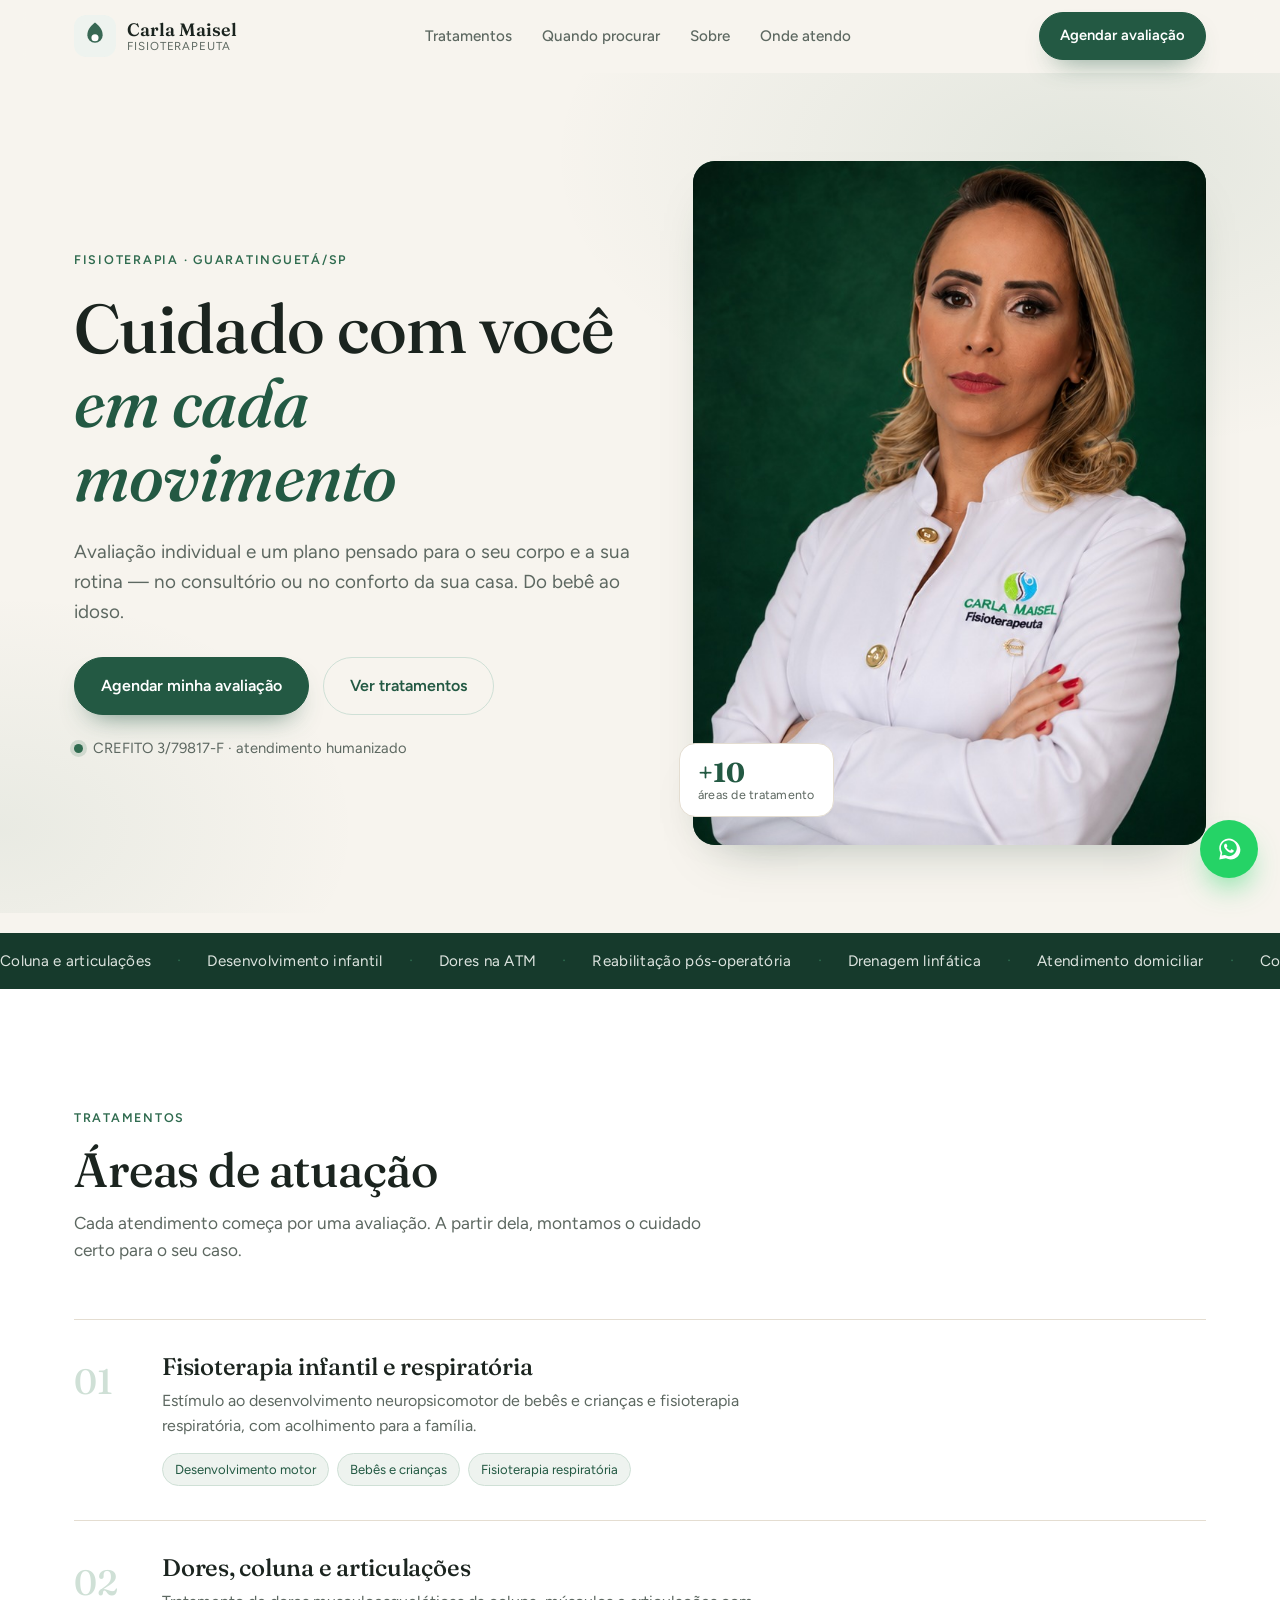
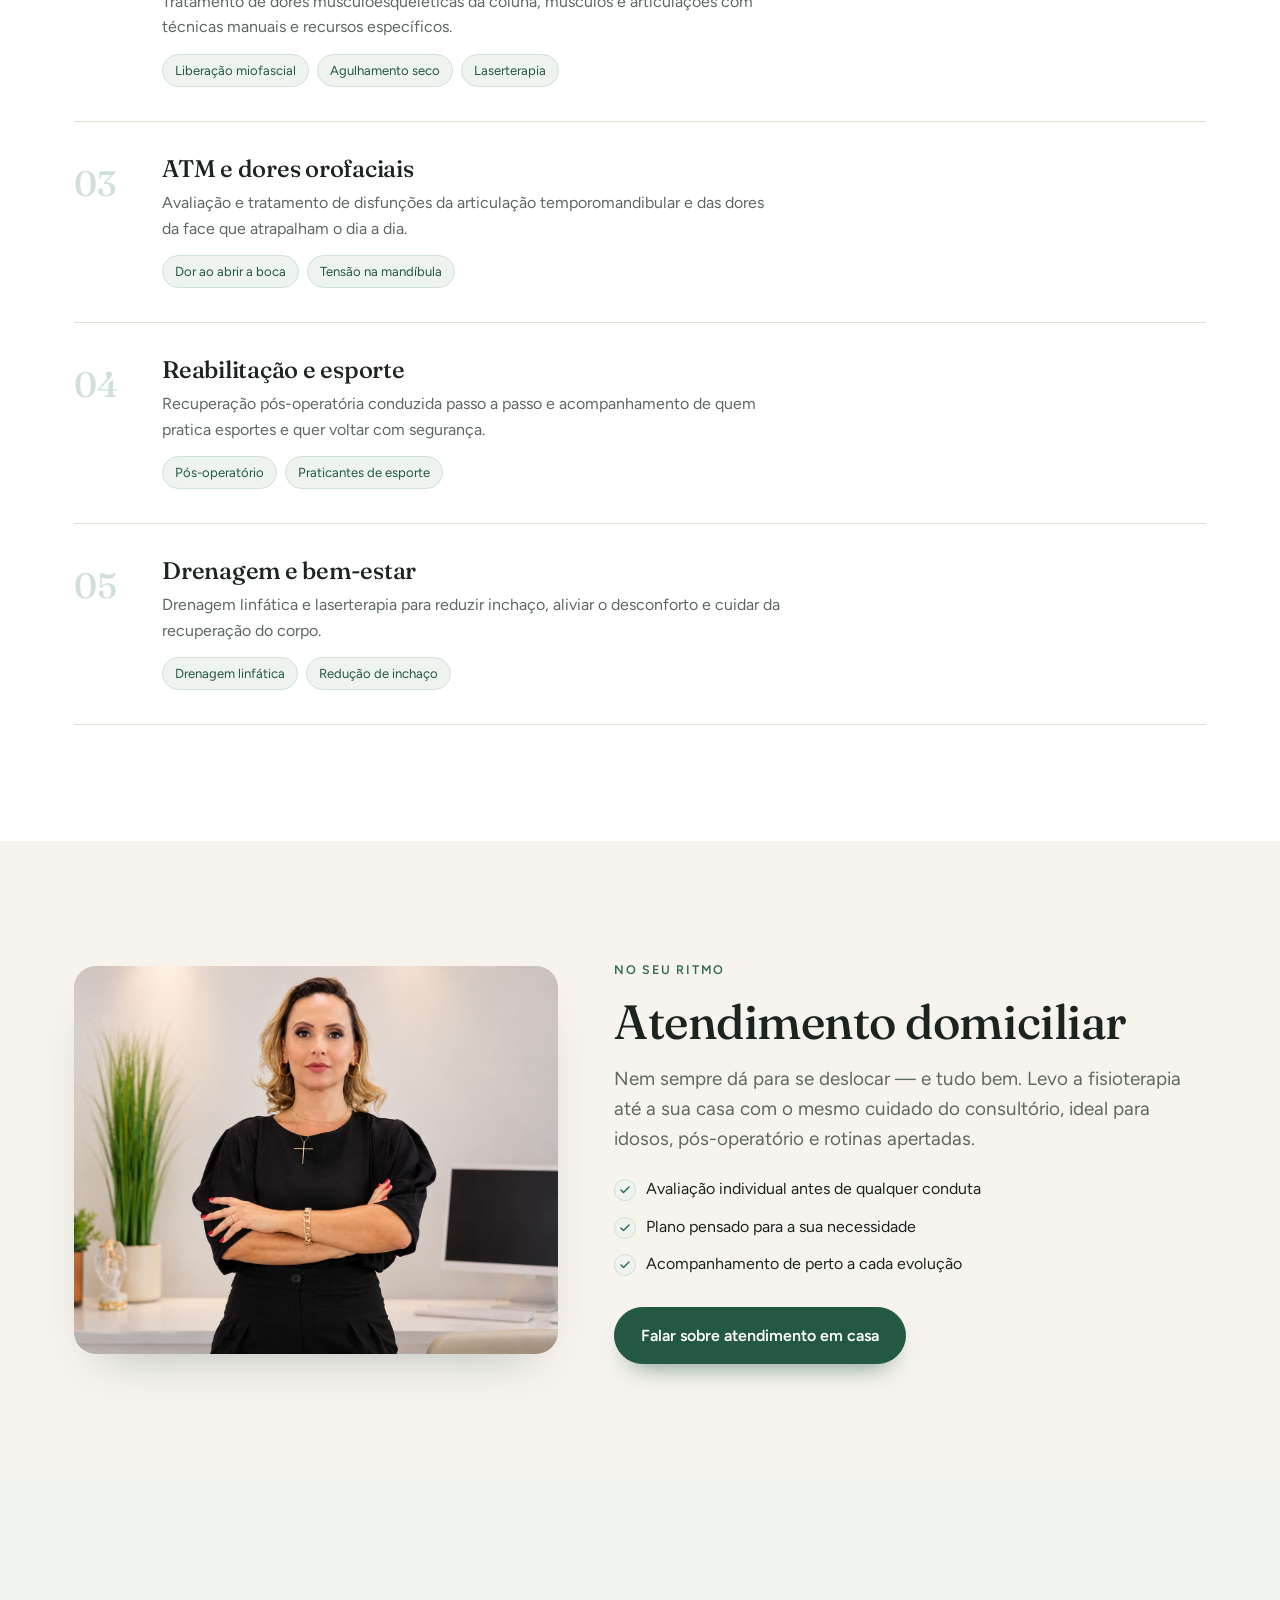
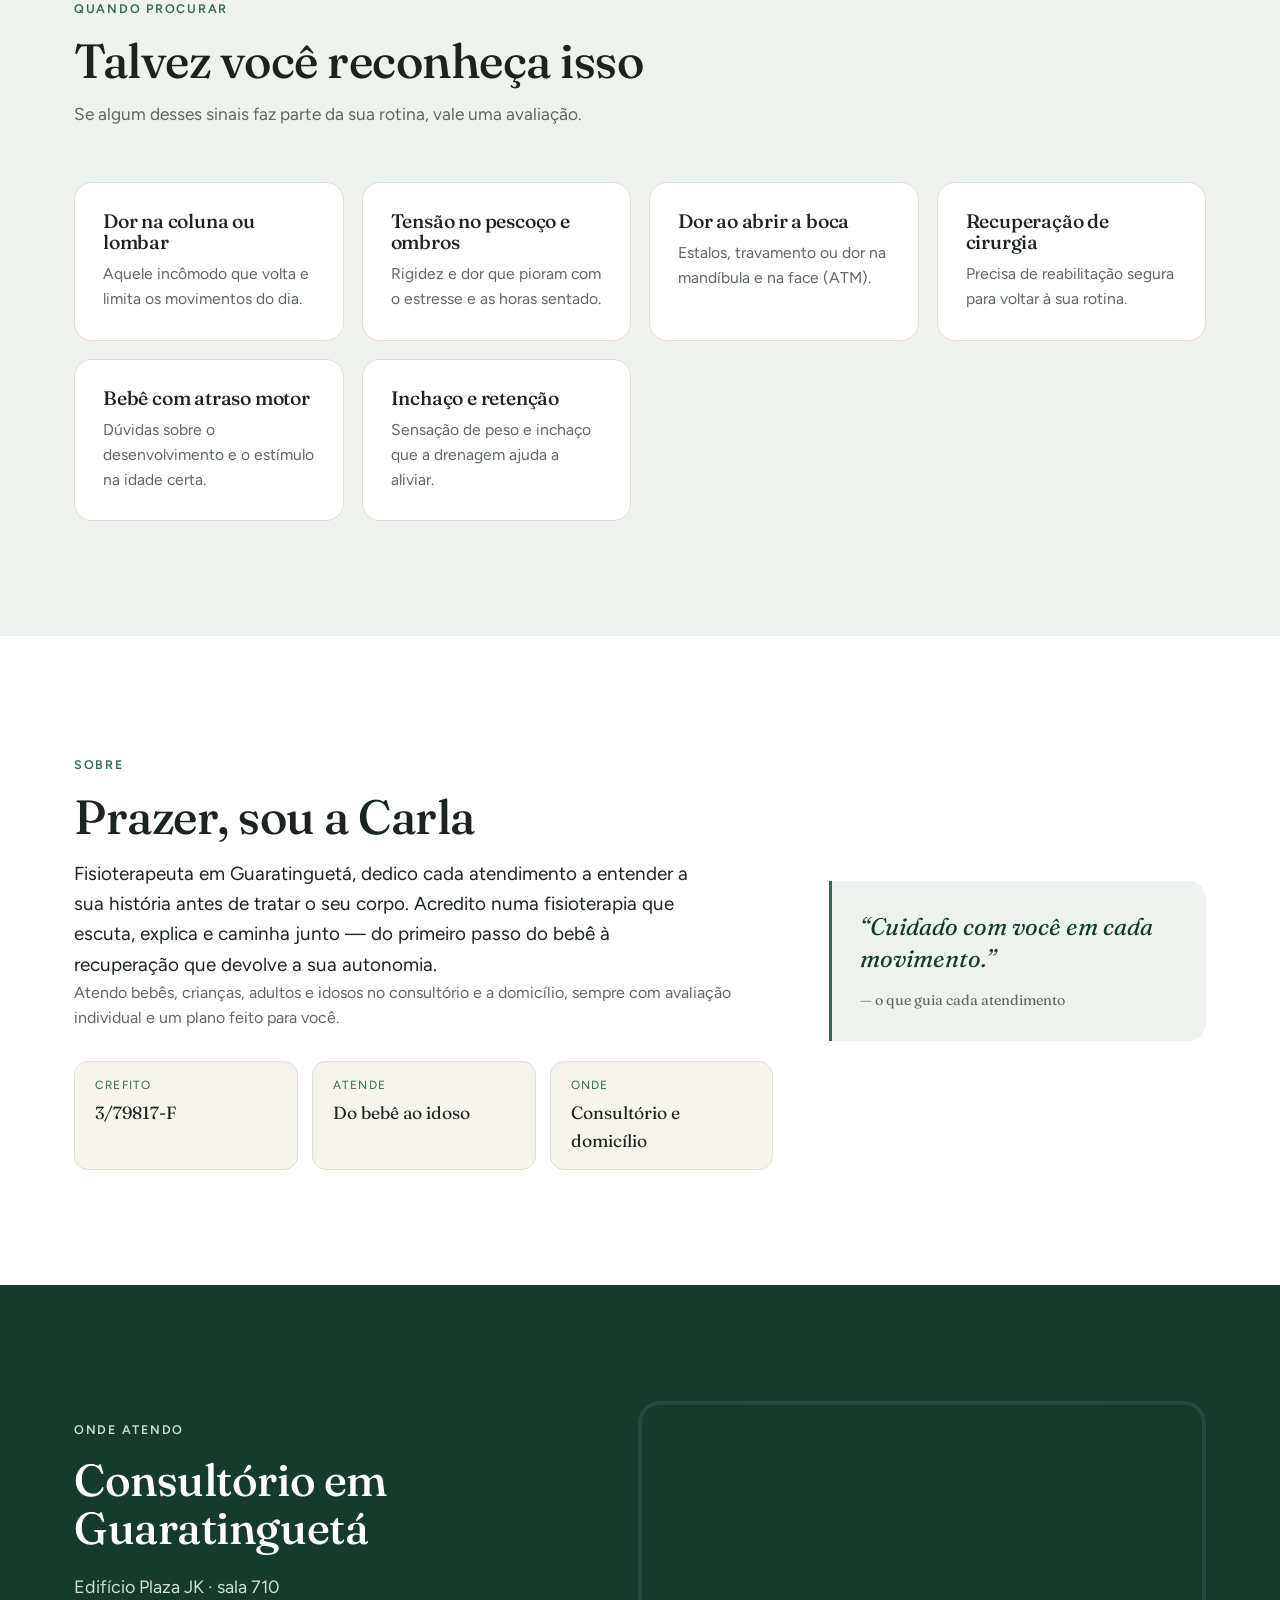
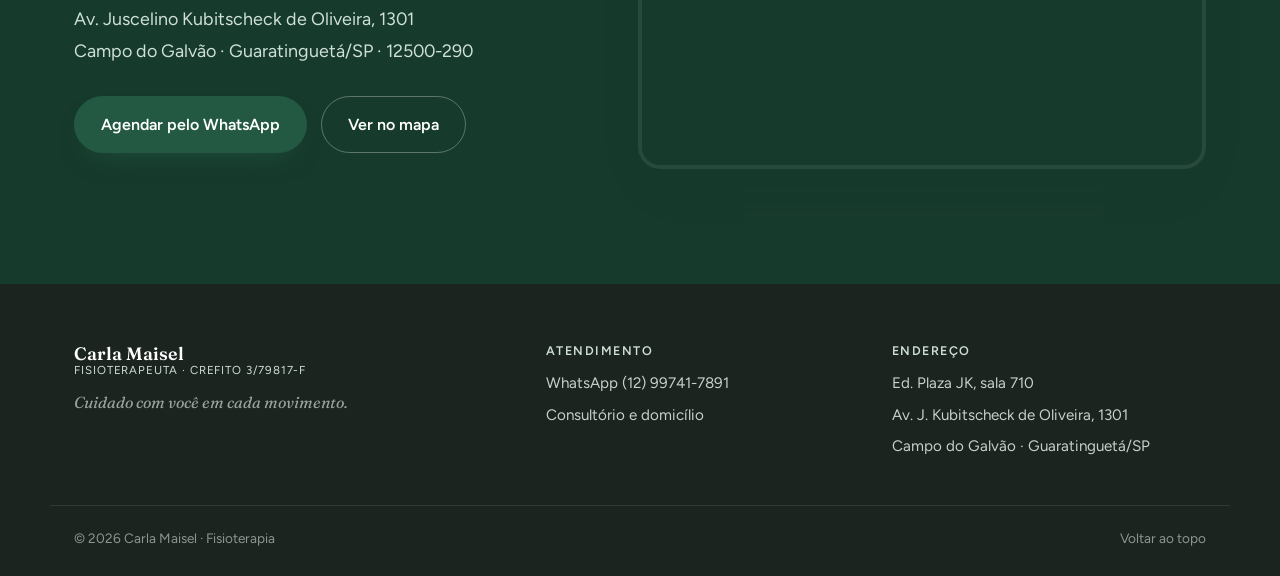
==== index.html @ 2b67fdaf "Site Carla Maisel Fisioterapia Co-Authored-By: Claude Opus 4.8 <noreply@anthropic.com>" ====
<!DOCTYPE html>
<html lang="pt-BR">
<head>
  <meta charset="UTF-8" />
  <meta name="viewport" content="width=device-width, initial-scale=1.0" />
  <title>Carla Maisel · Fisioterapeuta em Guaratinguetá</title>
  <meta name="description" content="Fisioterapia com avaliação individual para bebês, crianças, adultos e idosos. Dores, coluna, ATM, reabilitação e atendimento domiciliar em Guaratinguetá/SP. CREFITO 3/79817-F." />
  <link rel="preconnect" href="https://fonts.googleapis.com" />
  <link rel="preconnect" href="https://fonts.gstatic.com" crossorigin />
  <link href="https://fonts.googleapis.com/css2?family=Fraunces:ital,opsz,wght@0,9..144,400..600;1,9..144,400..500&family=Figtree:wght@400;500;600;700&display=swap" rel="stylesheet" />
  <link rel="stylesheet" href="styles.css" />
</head>
<body>

  <!-- NAV -->
  <header class="nav" id="nav">
    <div class="wrap nav__inner">
      <a href="#inicio" class="brand" aria-label="Carla Maisel, início">
        <span class="brand__mark" aria-hidden="true">
          <svg viewBox="0 0 40 40" width="34" height="34" fill="none">
            <path d="M20 4c-6 5-9 9-9 15a9 9 0 0 0 18 0c0-6-3-10-9-15Z" fill="currentColor" opacity=".9"/>
            <circle cx="20" cy="22" r="4.2" fill="#fff"/>
          </svg>
        </span>
        <span class="brand__text">
          <strong>Carla Maisel</strong>
          <small>Fisioterapeuta</small>
        </span>
      </a>
      <nav class="nav__links" aria-label="Navegação principal">
        <a href="#areas">Tratamentos</a>
        <a href="#queixas">Quando procurar</a>
        <a href="#sobre">Sobre</a>
        <a href="#local">Onde atendo</a>
      </nav>
      <a class="btn btn--sm" href="https://wa.me/5512997417891?text=Ol%C3%A1%20Carla!%20Gostaria%20de%20agendar%20uma%20avalia%C3%A7%C3%A3o." target="_blank" rel="noopener">
        Agendar avaliação
      </a>
    </div>
  </header>

  <!-- HERO -->
  <section class="hero" id="inicio">
    <div class="wrap hero__inner">
      <div class="hero__text reveal">
        <span class="eyebrow">Fisioterapia · Guaratinguetá/SP</span>
        <h1>Cuidado com você <em>em cada movimento</em></h1>
        <p class="lead">
          Avaliação individual e um plano pensado para o seu corpo e a sua rotina —
          no consultório ou no conforto da sua casa. Do bebê ao idoso.
        </p>
        <div class="hero__cta">
          <a class="btn" href="https://wa.me/5512997417891?text=Ol%C3%A1%20Carla!%20Gostaria%20de%20agendar%20uma%20avalia%C3%A7%C3%A3o." target="_blank" rel="noopener">Agendar minha avaliação</a>
          <a class="btn btn--ghost" href="#areas">Ver tratamentos</a>
        </div>
        <p class="credential"><span class="dot"></span> CREFITO 3/79817-F · atendimento humanizado</p>
      </div>

      <div class="hero__media reveal">
        <div class="photo photo--hero">
          <img src="assets/carla-hero.jpg" alt="Carla Maisel, fisioterapeuta, de jaleco branco" />
        </div>
        <div class="badge-float">
          <strong>+10</strong>
          <span>áreas de tratamento</span>
        </div>
      </div>
    </div>
  </section>

  <!-- MARQUEE -->
  <div class="marquee" aria-hidden="true">
    <div class="marquee__track">
      <span>Coluna e articulações</span><i>·</i>
      <span>Desenvolvimento infantil</span><i>·</i>
      <span>Dores na ATM</span><i>·</i>
      <span>Reabilitação pós-operatória</span><i>·</i>
      <span>Drenagem linfática</span><i>·</i>
      <span>Atendimento domiciliar</span><i>·</i>
      <span>Coluna e articulações</span><i>·</i>
      <span>Desenvolvimento infantil</span><i>·</i>
      <span>Dores na ATM</span><i>·</i>
      <span>Reabilitação pós-operatória</span><i>·</i>
      <span>Drenagem linfática</span><i>·</i>
      <span>Atendimento domiciliar</span><i>·</i>
    </div>
  </div>

  <!-- ÁREAS -->
  <section class="section areas" id="areas">
    <div class="wrap">
      <header class="section__head reveal">
        <span class="eyebrow">Tratamentos</span>
        <h2>Áreas de atuação</h2>
        <p>Cada atendimento começa por uma avaliação. A partir dela, montamos o cuidado certo para o seu caso.</p>
      </header>

      <ol class="areas__list">
        <li class="area reveal">
          <span class="area__num">01</span>
          <div class="area__body">
            <h3>Fisioterapia infantil e respiratória</h3>
            <p>Estímulo ao desenvolvimento neuropsicomotor de bebês e crianças e fisioterapia respiratória, com acolhimento para a família.</p>
            <ul class="tags">
              <li>Desenvolvimento motor</li><li>Bebês e crianças</li><li>Fisioterapia respiratória</li>
            </ul>
          </div>
        </li>
        <li class="area reveal">
          <span class="area__num">02</span>
          <div class="area__body">
            <h3>Dores, coluna e articulações</h3>
            <p>Tratamento de dores musculoesqueléticas da coluna, músculos e articulações com técnicas manuais e recursos específicos.</p>
            <ul class="tags">
              <li>Liberação miofascial</li><li>Agulhamento seco</li><li>Laserterapia</li>
            </ul>
          </div>
        </li>
        <li class="area reveal">
          <span class="area__num">03</span>
          <div class="area__body">
            <h3>ATM e dores orofaciais</h3>
            <p>Avaliação e tratamento de disfunções da articulação temporomandibular e das dores da face que atrapalham o dia a dia.</p>
            <ul class="tags">
              <li>Dor ao abrir a boca</li><li>Tensão na mandíbula</li>
            </ul>
          </div>
        </li>
        <li class="area reveal">
          <span class="area__num">04</span>
          <div class="area__body">
            <h3>Reabilitação e esporte</h3>
            <p>Recuperação pós-operatória conduzida passo a passo e acompanhamento de quem pratica esportes e quer voltar com segurança.</p>
            <ul class="tags">
              <li>Pós-operatório</li><li>Praticantes de esporte</li>
            </ul>
          </div>
        </li>
        <li class="area reveal">
          <span class="area__num">05</span>
          <div class="area__body">
            <h3>Drenagem e bem-estar</h3>
            <p>Drenagem linfática e laserterapia para reduzir inchaço, aliviar o desconforto e cuidar da recuperação do corpo.</p>
            <ul class="tags">
              <li>Drenagem linfática</li><li>Redução de inchaço</li>
            </ul>
          </div>
        </li>
      </ol>
    </div>
  </section>

  <!-- DIFERENCIAL DOMICILIAR -->
  <section class="section home">
    <div class="wrap home__inner">
      <div class="home__media reveal">
        <div class="photo photo--home">
          <img src="assets/carla-sobre.jpg" alt="Carla Maisel em seu espaço de atendimento" />
        </div>
      </div>
      <div class="home__text reveal">
        <span class="eyebrow">No seu ritmo</span>
        <h2>Atendimento domiciliar</h2>
        <p class="lead">
          Nem sempre dá para se deslocar — e tudo bem. Levo a fisioterapia até a sua casa
          com o mesmo cuidado do consultório, ideal para idosos, pós-operatório e rotinas apertadas.
        </p>
        <ul class="checklist">
          <li>Avaliação individual antes de qualquer conduta</li>
          <li>Plano pensado para a sua necessidade</li>
          <li>Acompanhamento de perto a cada evolução</li>
        </ul>
        <a class="btn" href="https://wa.me/5512997417891?text=Ol%C3%A1%20Carla!%20Tenho%20interesse%20no%20atendimento%20domiciliar." target="_blank" rel="noopener">Falar sobre atendimento em casa</a>
      </div>
    </div>
  </section>

  <!-- QUEIXAS -->
  <section class="section queixas" id="queixas">
    <div class="wrap">
      <header class="section__head reveal">
        <span class="eyebrow">Quando procurar</span>
        <h2>Talvez você reconheça isso</h2>
        <p>Se algum desses sinais faz parte da sua rotina, vale uma avaliação.</p>
      </header>
      <div class="queixas__grid">
        <article class="qcard reveal"><h3>Dor na coluna ou lombar</h3><p>Aquele incômodo que volta e limita os movimentos do dia.</p></article>
        <article class="qcard reveal"><h3>Tensão no pescoço e ombros</h3><p>Rigidez e dor que pioram com o estresse e as horas sentado.</p></article>
        <article class="qcard reveal"><h3>Dor ao abrir a boca</h3><p>Estalos, travamento ou dor na mandíbula e na face (ATM).</p></article>
        <article class="qcard reveal"><h3>Recuperação de cirurgia</h3><p>Precisa de reabilitação segura para voltar à sua rotina.</p></article>
        <article class="qcard reveal"><h3>Bebê com atraso motor</h3><p>Dúvidas sobre o desenvolvimento e o estímulo na idade certa.</p></article>
        <article class="qcard reveal"><h3>Inchaço e retenção</h3><p>Sensação de peso e inchaço que a drenagem ajuda a aliviar.</p></article>
      </div>
    </div>
  </section>

  <!-- SOBRE -->
  <section class="section sobre" id="sobre">
    <div class="wrap sobre__inner">
      <div class="sobre__text reveal">
        <span class="eyebrow">Sobre</span>
        <h2>Prazer, sou a Carla</h2>
        <p class="lead">
          Fisioterapeuta em Guaratinguetá, dedico cada atendimento a entender a sua história
          antes de tratar o seu corpo. Acredito numa fisioterapia que escuta, explica e caminha
          junto — do primeiro passo do bebê à recuperação que devolve a sua autonomia.
        </p>
        <p>
          Atendo bebês, crianças, adultos e idosos no consultório e a domicílio, sempre com
          avaliação individual e um plano feito para você.
        </p>
        <dl class="facts">
          <div><dt>CREFITO</dt><dd>3/79817-F</dd></div>
          <div><dt>Atende</dt><dd>Do bebê ao idoso</dd></div>
          <div><dt>Onde</dt><dd>Consultório e domicílio</dd></div>
        </dl>
      </div>
      <aside class="sobre__quote reveal">
        <blockquote>
          “Cuidado com você em cada movimento.”
          <cite>— o que guia cada atendimento</cite>
        </blockquote>
      </aside>
    </div>
  </section>

  <!-- LOCAL + CTA -->
  <section class="section local" id="local">
    <div class="wrap local__inner">
      <div class="local__text reveal">
        <span class="eyebrow">Onde atendo</span>
        <h2>Consultório em Guaratinguetá</h2>
        <address>
          Edifício Plaza JK · sala 710<br />
          Av. Juscelino Kubitscheck de Oliveira, 1301<br />
          Campo do Galvão · Guaratinguetá/SP · 12500-290
        </address>
        <div class="local__cta">
          <a class="btn" href="https://wa.me/5512997417891?text=Ol%C3%A1%20Carla!%20Gostaria%20de%20agendar%20uma%20avalia%C3%A7%C3%A3o." target="_blank" rel="noopener">Agendar pelo WhatsApp</a>
          <a class="btn btn--ghost" href="https://www.google.com/maps/search/?api=1&query=Edif%C3%ADcio+Plaza+JK+Av.+Juscelino+Kubitscheck+de+Oliveira+1301+Guaratinguet%C3%A1" target="_blank" rel="noopener">Ver no mapa</a>
        </div>
      </div>
      <div class="local__map reveal">
        <iframe
          title="Mapa do consultório"
          src="https://maps.google.com/maps?q=Av.%20Juscelino%20Kubitscheck%20de%20Oliveira%201301%20Guaratingueta&t=&z=15&ie=UTF8&iwloc=&output=embed"
          loading="lazy" referrerpolicy="no-referrer-when-downgrade"></iframe>
      </div>
    </div>
  </section>

  <!-- FOOTER -->
  <footer class="footer">
    <div class="wrap footer__inner">
      <div class="footer__brand">
        <span class="brand__text">
          <strong>Carla Maisel</strong>
          <small>Fisioterapeuta · CREFITO 3/79817-F</small>
        </span>
        <p>Cuidado com você em cada movimento.</p>
      </div>
      <div class="footer__col">
        <h4>Atendimento</h4>
        <a href="https://wa.me/5512997417891" target="_blank" rel="noopener">WhatsApp (12) 99741-7891</a>
        <span>Consultório e domicílio</span>
      </div>
      <div class="footer__col">
        <h4>Endereço</h4>
        <span>Ed. Plaza JK, sala 710</span>
        <span>Av. J. Kubitscheck de Oliveira, 1301</span>
        <span>Campo do Galvão · Guaratinguetá/SP</span>
      </div>
    </div>
    <div class="wrap footer__base">
      <span>© <span id="ano"></span> Carla Maisel · Fisioterapia</span>
      <a href="#inicio">Voltar ao topo</a>
    </div>
  </footer>

  <!-- WHATSAPP FLOAT -->
  <a class="wa-float" href="https://wa.me/5512997417891?text=Ol%C3%A1%20Carla!%20Gostaria%20de%20agendar%20uma%20avalia%C3%A7%C3%A3o." target="_blank" rel="noopener" aria-label="Falar no WhatsApp">
    <svg viewBox="0 0 32 32" width="26" height="26" fill="currentColor"><path d="M16 3C9.4 3 4 8.4 4 15c0 2.1.6 4.1 1.6 5.9L4 29l8.3-1.6c1.7.9 3.6 1.4 5.7 1.4 6.6 0 12-5.4 12-12S22.6 3 16 3Zm0 21.8c-1.8 0-3.5-.5-5-1.3l-.4-.2-3.6.7.7-3.5-.2-.4a9.8 9.8 0 0 1-1.5-5.2c0-5.4 4.4-9.8 9.8-9.8s9.8 4.4 9.8 9.8-4.4 9.9-9.8 9.9Zm5.4-7.4c-.3-.1-1.8-.9-2-1-.3-.1-.5-.1-.7.1-.2.3-.8 1-.9 1.2-.2.2-.3.2-.6.1-.3-.1-1.3-.5-2.4-1.5-.9-.8-1.5-1.8-1.7-2.1-.2-.3 0-.5.1-.6.1-.1.3-.3.4-.5.2-.2.2-.3.3-.5.1-.2 0-.4 0-.5-.1-.1-.7-1.6-.9-2.2-.2-.6-.5-.5-.7-.5h-.6c-.2 0-.5.1-.8.4-.3.3-1 1-1 2.5s1.1 2.9 1.2 3.1c.1.2 2.1 3.2 5 4.5.7.3 1.2.5 1.7.6.7.2 1.3.2 1.8.1.6-.1 1.8-.7 2-1.4.3-.7.3-1.3.2-1.4-.1-.1-.3-.2-.6-.3Z"/></svg>
  </a>

  <script src="script.js"></script>
</body>
</html>
---- styles.css ----
/* ===== Carla Maisel · Fisioterapia ===== */

:root{
  --green-900:#163a2c;
  --green-700:#235943;
  --green-500:#2f6b4f;
  --green-200:#cfe0d6;
  --green-050:#eef3ef;
  --cream:#f7f4ee;
  --cream-2:#f1ece3;
  --paper:#ffffff;
  --ink:#1b241f;
  --muted:#5d6861;
  --line:#e4ddd1;
  --shadow: 0 24px 50px -28px rgba(22,58,44,.35);
  --radius:22px;
  --maxw:1180px;
  --ease:cubic-bezier(.16,1,.3,1);
}

*{box-sizing:border-box;margin:0;padding:0}
html{scroll-behavior:smooth}
body{
  font-family:"Figtree",system-ui,sans-serif;
  color:var(--ink);
  background:var(--cream);
  line-height:1.6;
  -webkit-font-smoothing:antialiased;
}
img{display:block;max-width:100%}
a{color:inherit;text-decoration:none}
em{font-style:italic}

.wrap{width:100%;max-width:var(--maxw);margin-inline:auto;padding-inline:24px}

h1,h2,h3,h4{font-family:"Fraunces",Georgia,serif;font-weight:500;line-height:1.08;letter-spacing:-.01em}

.eyebrow{
  display:inline-block;font-size:.78rem;font-weight:600;letter-spacing:.14em;
  text-transform:uppercase;color:var(--green-500);margin-bottom:16px;
}

/* ---- Buttons ---- */
.btn{
  display:inline-flex;align-items:center;justify-content:center;gap:.5em;
  background:var(--green-700);color:#fff;font-weight:600;font-size:1rem;
  padding:15px 26px;border-radius:999px;border:1px solid var(--green-700);
  transition:transform .25s var(--ease),background .25s var(--ease),box-shadow .25s var(--ease);
  box-shadow:0 14px 28px -16px rgba(35,89,67,.8);
}
.btn:hover{background:var(--green-900);transform:translateY(-2px)}
.btn:active{transform:translateY(0) scale(.98)}
.btn--ghost{background:transparent;color:var(--green-700);box-shadow:none;border-color:var(--green-200)}
.btn--ghost:hover{background:var(--green-050);border-color:var(--green-500)}
.btn--sm{padding:11px 20px;font-size:.92rem}

/* ---- Nav ---- */
.nav{
  position:sticky;top:0;z-index:50;
  background:color-mix(in srgb,var(--cream) 82%,transparent);
  backdrop-filter:saturate(1.3) blur(12px);
  border-bottom:1px solid transparent;transition:border-color .3s,background .3s;
}
.nav.scrolled{border-color:var(--line);background:color-mix(in srgb,var(--cream) 94%,transparent)}
.nav__inner{display:flex;align-items:center;justify-content:space-between;gap:24px;height:72px}
.brand{display:flex;align-items:center;gap:11px;color:var(--green-700)}
.brand__mark{display:grid;place-items:center;width:42px;height:42px;border-radius:12px;background:var(--green-050);color:var(--green-700)}
.brand__text{display:flex;flex-direction:column;line-height:1.1;color:var(--ink)}
.brand__text strong{font-family:"Fraunces",serif;font-weight:600;font-size:1.12rem}
.brand__text small{font-size:.72rem;letter-spacing:.08em;text-transform:uppercase;color:var(--muted)}
.nav__links{display:flex;gap:30px}
.nav__links a{font-size:.95rem;font-weight:500;color:var(--muted);position:relative;padding:4px 0;transition:color .2s}
.nav__links a::after{content:"";position:absolute;left:0;bottom:0;width:0;height:2px;background:var(--green-500);transition:width .3s var(--ease)}
.nav__links a:hover{color:var(--ink)}
.nav__links a:hover::after{width:100%}

/* ---- Hero ---- */
.hero{padding:40px 0 20px;position:relative;overflow:hidden}
.hero::before{
  content:"";position:absolute;inset:0;z-index:-1;
  background:
    radial-gradient(60% 50% at 85% 10%,rgba(47,107,79,.10),transparent 70%),
    radial-gradient(40% 40% at 0% 90%,rgba(47,107,79,.07),transparent 70%);
}
.hero__inner{display:grid;grid-template-columns:1.05fr .95fr;gap:52px;align-items:center;min-height:calc(100dvh - 120px)}
.hero__text{max-width:560px}
.hero h1{font-size:clamp(2.6rem,5.4vw,4.3rem);margin:6px 0 22px}
.hero h1 em{color:var(--green-700)}
.lead{font-size:1.18rem;color:var(--muted);max-width:52ch}
.hero__cta{display:flex;flex-wrap:wrap;gap:14px;margin:30px 0 22px}
.credential{display:flex;align-items:center;gap:10px;font-size:.92rem;color:var(--muted)}
.credential .dot{width:9px;height:9px;border-radius:50%;background:var(--green-500);box-shadow:0 0 0 4px rgba(47,107,79,.16)}

.hero__media{position:relative}
.photo{position:relative;border-radius:var(--radius);overflow:hidden;box-shadow:var(--shadow)}
.photo--hero{aspect-ratio:3/4;background:linear-gradient(160deg,#1d4e3b,var(--green-900))}
.photo--hero img{width:100%;height:100%;object-fit:cover;object-position:center 18%}
.badge-float{
  position:absolute;left:-14px;bottom:28px;background:var(--paper);
  border:1px solid var(--line);border-radius:16px;padding:14px 18px;
  box-shadow:var(--shadow);display:flex;flex-direction:column;line-height:1.1;
  animation:float 5s ease-in-out infinite;
}
.badge-float strong{font-family:"Fraunces",serif;font-size:1.7rem;color:var(--green-700)}
.badge-float span{font-size:.78rem;color:var(--muted);letter-spacing:.02em}
@keyframes float{0%,100%{transform:translateY(0)}50%{transform:translateY(-8px)}}

/* ---- Marquee ---- */
.marquee{overflow:hidden;background:var(--green-900);color:var(--green-050);padding:15px 0;margin-top:20px}
.marquee__track{display:flex;align-items:center;gap:26px;white-space:nowrap;width:max-content;animation:scroll 32s linear infinite}
.marquee__track span{font-size:.95rem;letter-spacing:.02em;opacity:.92}
.marquee__track i{color:var(--green-500);font-style:normal}
@keyframes scroll{to{transform:translateX(-50%)}}

/* ---- Sections ---- */
.section{padding:clamp(64px,9vw,120px) 0}
.section__head{max-width:640px;margin-bottom:54px}
.section__head h2{font-size:clamp(2rem,4vw,3rem);margin-bottom:14px}
.section__head p{color:var(--muted);font-size:1.08rem}

/* ---- Áreas (editorial numbered list) ---- */
.areas{background:var(--paper)}
.areas__list{list-style:none;border-top:1px solid var(--line)}
.area{
  display:grid;grid-template-columns:auto 1fr;gap:30px;align-items:start;
  padding:34px 0;border-bottom:1px solid var(--line);
  transition:padding-left .4s var(--ease);
}
.area:hover{padding-left:12px}
.area__num{font-family:"Fraunces",serif;font-size:2.2rem;color:var(--green-200);font-weight:500;min-width:58px}
.area:hover .area__num{color:var(--green-500)}
.area__body{max-width:62ch}
.area__body h3{font-size:1.5rem;margin-bottom:8px}
.area__body p{color:var(--muted)}
.tags{list-style:none;display:flex;flex-wrap:wrap;gap:8px;margin-top:14px}
.tags li{font-size:.82rem;color:var(--green-700);background:var(--green-050);border:1px solid var(--green-200);padding:5px 12px;border-radius:999px}

/* ---- Home (domiciliar) ---- */
.home__inner{display:grid;grid-template-columns:.9fr 1.1fr;gap:56px;align-items:center}
.photo--home{aspect-ratio:5/4;background:linear-gradient(160deg,var(--cream-2),var(--green-050))}
.photo--home img{width:100%;height:100%;object-fit:cover;object-position:center 30%}
.home__text h2{font-size:clamp(2rem,4vw,3rem);margin-bottom:16px}
.checklist{list-style:none;margin:22px 0 30px;display:grid;gap:12px}
.checklist li{position:relative;padding-left:32px;color:var(--ink)}
.checklist li::before{
  content:"";position:absolute;left:0;top:3px;width:20px;height:20px;border-radius:50%;
  background:var(--green-050);border:1px solid var(--green-200);
  background-image:url("data:image/svg+xml,%3Csvg xmlns='http://www.w3.org/2000/svg' width='12' height='12' viewBox='0 0 24 24' fill='none' stroke='%232f6b4f' stroke-width='3' stroke-linecap='round' stroke-linejoin='round'%3E%3Cpolyline points='20 6 9 17 4 12'/%3E%3C/svg%3E");
  background-repeat:no-repeat;background-position:center;
}

/* ---- Queixas ---- */
.queixas{background:var(--green-050)}
.queixas__grid{display:grid;grid-template-columns:repeat(auto-fit,minmax(260px,1fr));gap:18px}
.qcard{
  background:var(--paper);border:1px solid var(--line);border-radius:18px;padding:28px;
  transition:transform .3s var(--ease),box-shadow .3s var(--ease),border-color .3s;
}
.qcard:hover{transform:translateY(-4px);box-shadow:var(--shadow);border-color:var(--green-200)}
.qcard h3{font-size:1.22rem;margin-bottom:8px}
.qcard p{color:var(--muted);font-size:.98rem}

/* ---- Sobre ---- */
.sobre{background:var(--paper)}
.sobre__inner{display:grid;grid-template-columns:1.3fr .7fr;gap:56px;align-items:center}
.sobre__text h2{font-size:clamp(2rem,4vw,3rem);margin-bottom:16px}
.sobre__text p{color:var(--muted)}
.sobre__text .lead{color:var(--ink)}
.facts{display:flex;flex-wrap:wrap;gap:14px;margin-top:30px}
.facts>div{background:var(--cream);border:1px solid var(--line);border-radius:14px;padding:14px 20px;flex:1;min-width:140px}
.facts dt{font-size:.74rem;letter-spacing:.1em;text-transform:uppercase;color:var(--green-500);margin-bottom:4px}
.facts dd{font-family:"Fraunces",serif;font-size:1.1rem}
.sobre__quote blockquote{
  font-family:"Fraunces",serif;font-style:italic;font-size:1.5rem;line-height:1.35;
  color:var(--green-900);background:var(--green-050);border-left:3px solid var(--green-500);
  padding:30px 28px;border-radius:0 18px 18px 0;
}
.sobre__quote cite{display:block;margin-top:16px;font-size:.9rem;font-style:normal;color:var(--muted)}

/* ---- Local ---- */
.local{background:var(--green-900);color:var(--cream)}
.local .eyebrow{color:var(--green-200)}
.local__inner{display:grid;grid-template-columns:1fr 1.1fr;gap:48px;align-items:center}
.local__text h2{font-size:clamp(2rem,4vw,2.8rem);margin-bottom:18px;color:#fff}
.local address{font-style:normal;color:var(--green-200);font-size:1.12rem;line-height:1.8}
.local__cta{display:flex;flex-wrap:wrap;gap:14px;margin-top:28px}
.local .btn--ghost{color:#fff;border-color:rgba(255,255,255,.3)}
.local .btn--ghost:hover{background:rgba(255,255,255,.08);border-color:#fff}
.local__map{border-radius:var(--radius);overflow:hidden;box-shadow:var(--shadow);border:4px solid rgba(255,255,255,.08)}
.local__map iframe{width:100%;height:360px;border:0;display:block;filter:saturate(.9)}

/* ---- Footer ---- */
.footer{background:var(--ink);color:var(--cream-2);padding:60px 0 26px}
.footer__inner{display:grid;grid-template-columns:1.4fr 1fr 1fr;gap:32px;padding-bottom:40px;border-bottom:1px solid rgba(255,255,255,.1)}
.footer .brand__text strong{color:#fff}
.footer .brand__text small{color:var(--green-200)}
.footer__brand p{margin-top:14px;color:#9aa49d;max-width:30ch;font-family:"Fraunces",serif;font-style:italic}
.footer__col h4{font-family:"Figtree",sans-serif;font-size:.78rem;letter-spacing:.12em;text-transform:uppercase;color:var(--green-200);margin-bottom:14px;font-weight:600}
.footer__col a,.footer__col span{display:block;color:#c9cfc9;font-size:.95rem;margin-bottom:7px}
.footer__col a:hover{color:#fff}
.footer__base{display:flex;justify-content:space-between;align-items:center;padding-top:22px;font-size:.85rem;color:#8c968f}
.footer__base a:hover{color:#fff}

/* ---- WhatsApp float ---- */
.wa-float{
  position:fixed;right:22px;bottom:22px;z-index:60;width:58px;height:58px;border-radius:50%;
  background:#25d366;color:#fff;display:grid;place-items:center;
  box-shadow:0 16px 30px -10px rgba(37,211,102,.7);transition:transform .25s var(--ease);
}
.wa-float::after{content:"";position:absolute;inset:0;border-radius:50%;box-shadow:0 0 0 0 rgba(37,211,102,.5);animation:pulse 2.4s infinite}
.wa-float:hover{transform:scale(1.08)}
@keyframes pulse{0%{box-shadow:0 0 0 0 rgba(37,211,102,.5)}70%{box-shadow:0 0 0 16px rgba(37,211,102,0)}100%{box-shadow:0 0 0 0 rgba(37,211,102,0)}}

/* ---- Reveal ---- */
.reveal{opacity:0;transform:translateY(26px);transition:opacity .7s var(--ease),transform .7s var(--ease)}
.reveal.in{opacity:1;transform:none}

/* ---- Responsive ---- */
@media (max-width:900px){
  .nav__links{display:none}
  .hero__inner{grid-template-columns:1fr;gap:34px;min-height:auto;padding:20px 0 10px}
  .hero__media{max-width:440px;margin-inline:auto;width:100%}
  .home__inner,.sobre__inner,.local__inner{grid-template-columns:1fr;gap:34px}
  .sobre__quote{order:-1}
  .footer__inner{grid-template-columns:1fr 1fr}
}
@media (max-width:560px){
  .wrap{padding-inline:18px}
  .hero h1{font-size:clamp(2.2rem,9vw,3rem)}
  .area{grid-template-columns:1fr;gap:10px}
  .area__num{font-size:1.6rem}
  .footer__inner{grid-template-columns:1fr}
  .footer__base{flex-direction:column;gap:10px}
  .badge-float{left:0}
}

@media (prefers-reduced-motion:reduce){
  *{animation:none!important;scroll-behavior:auto}
  .reveal{opacity:1;transform:none;transition:none}
}
@media print{
  .reveal{opacity:1!important;transform:none!important}
}
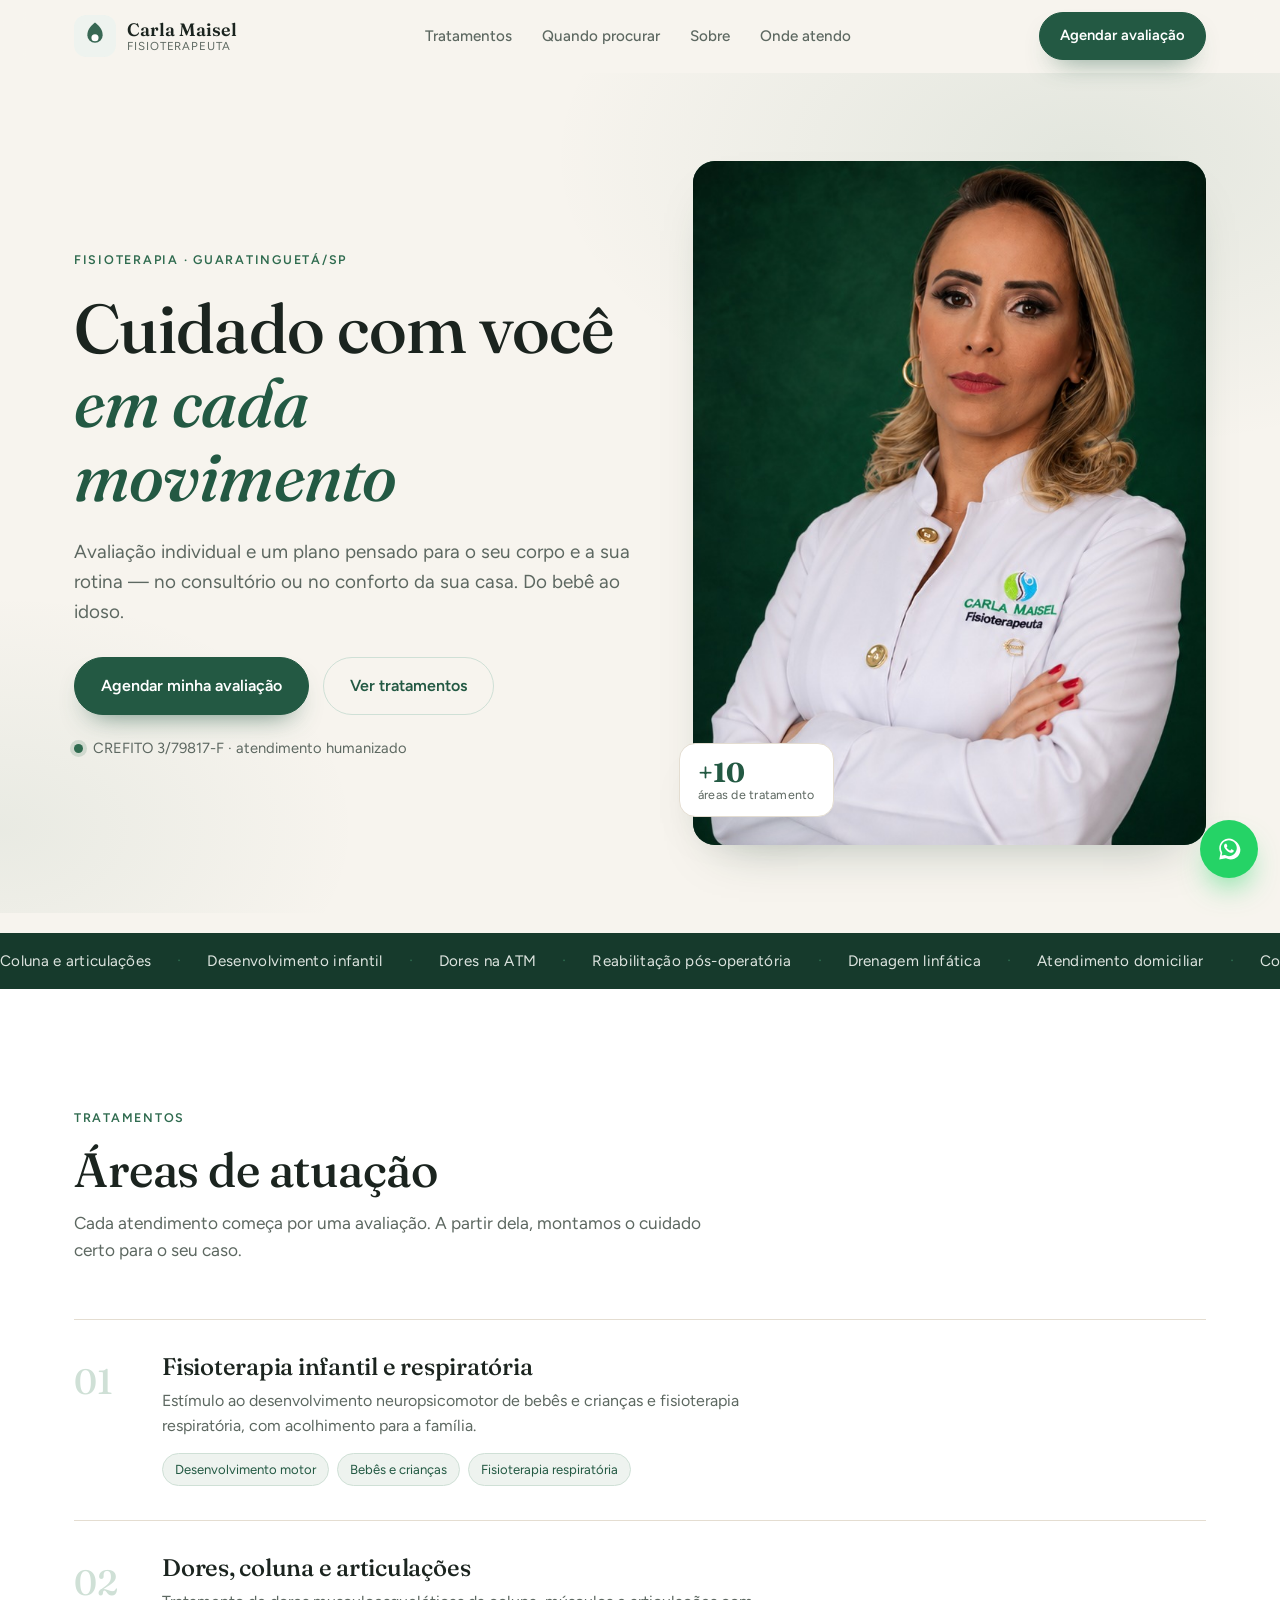
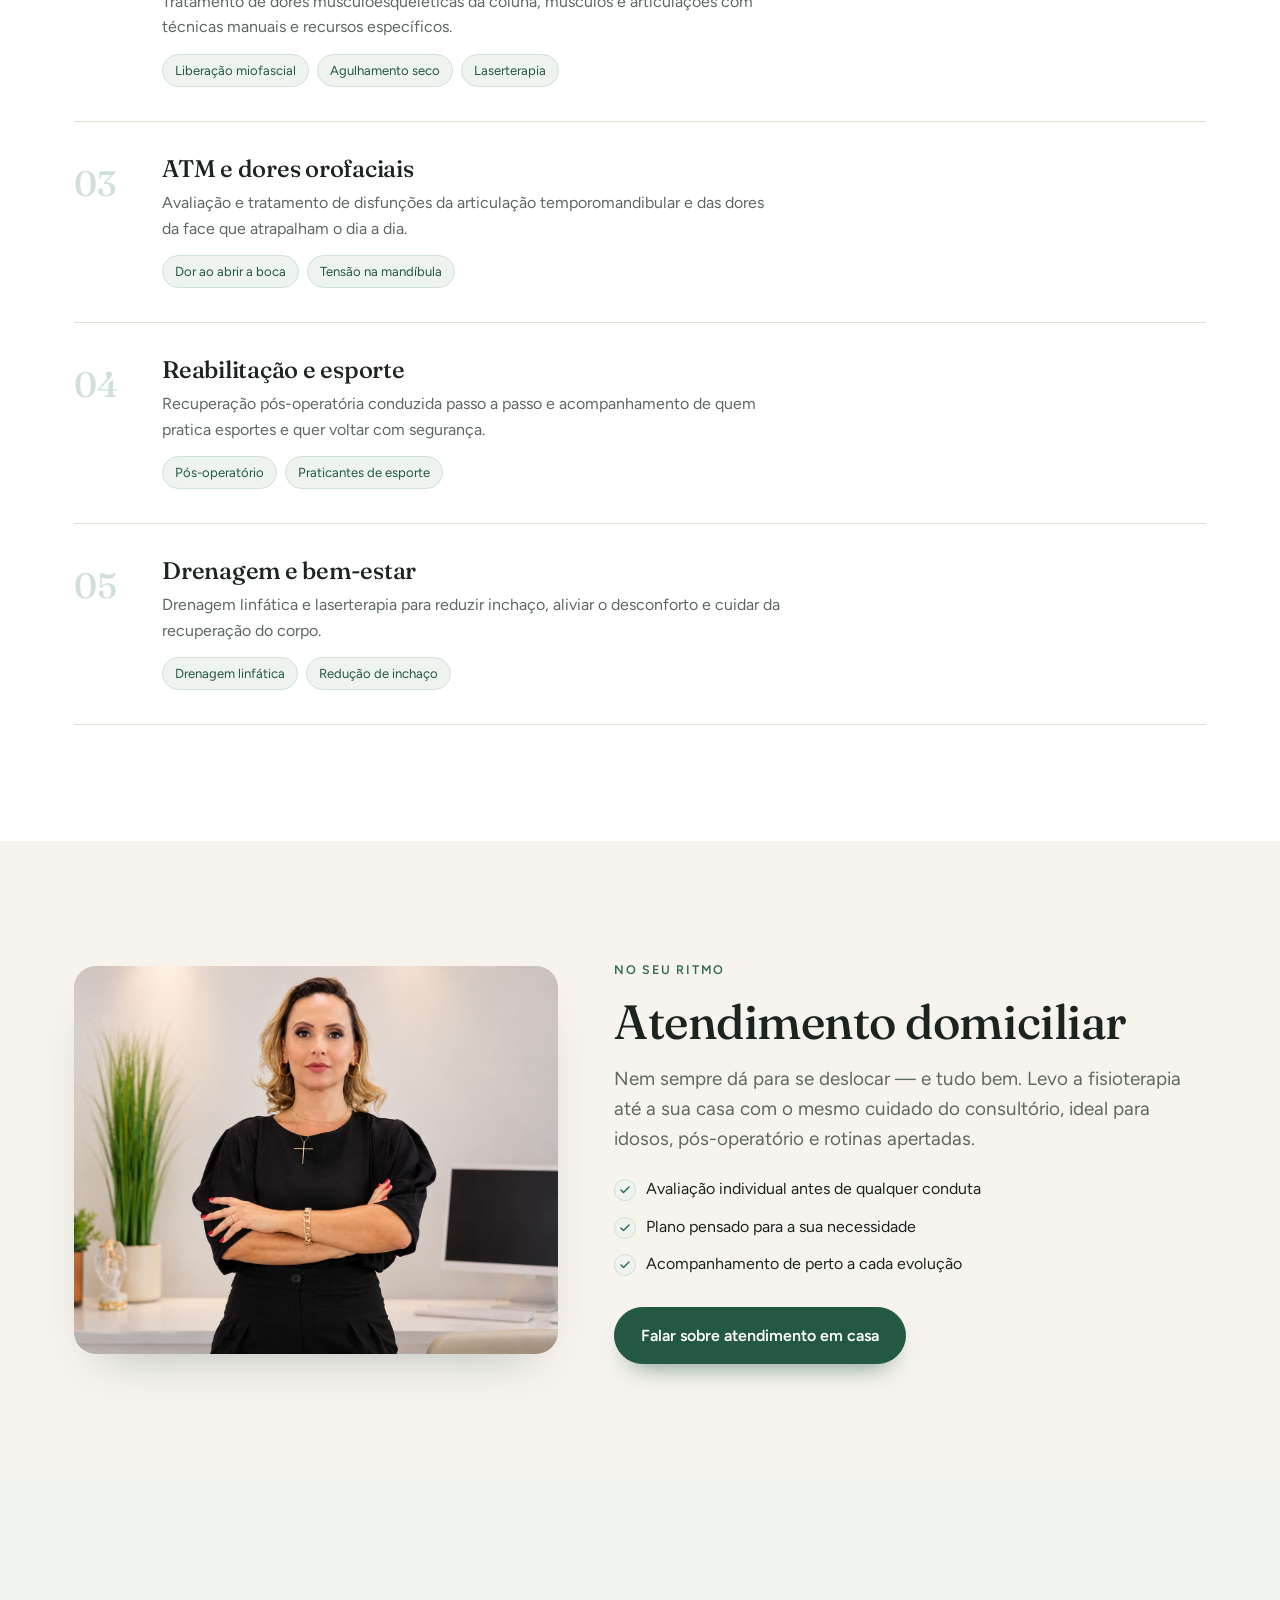
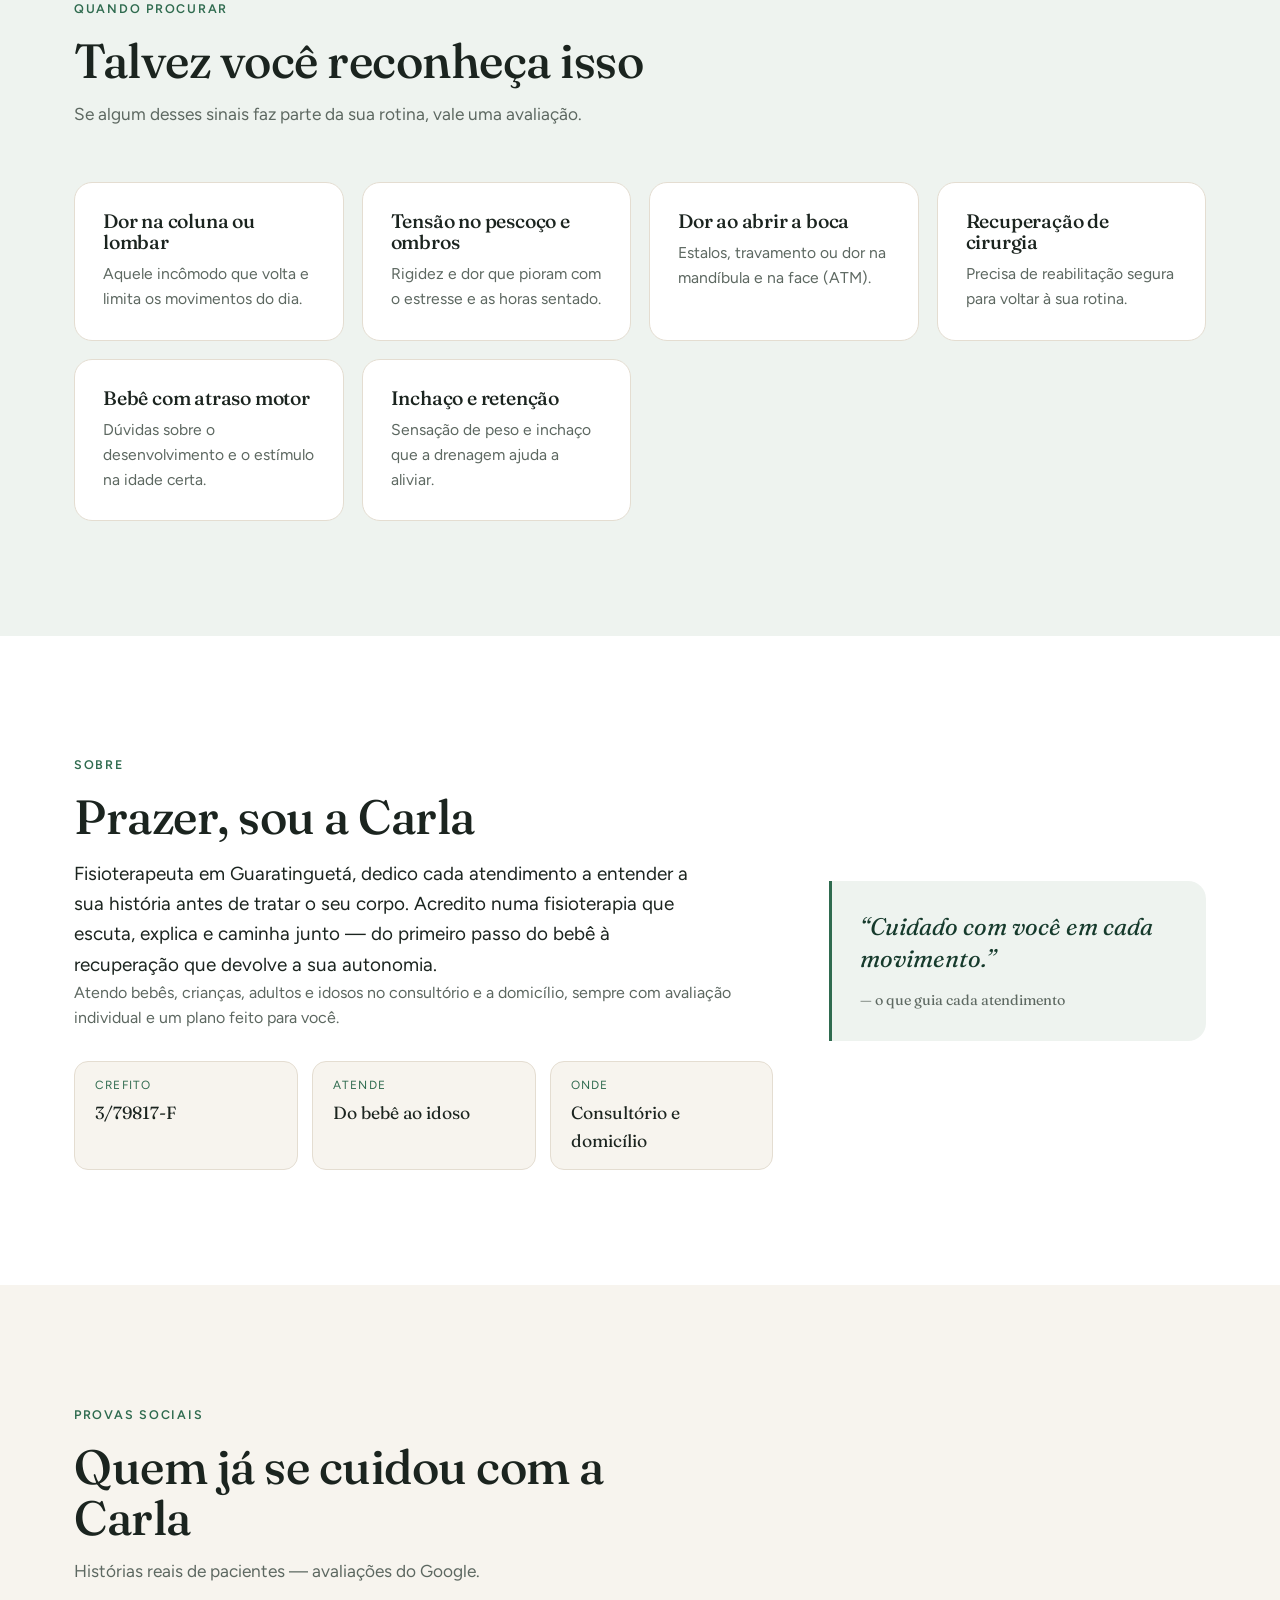
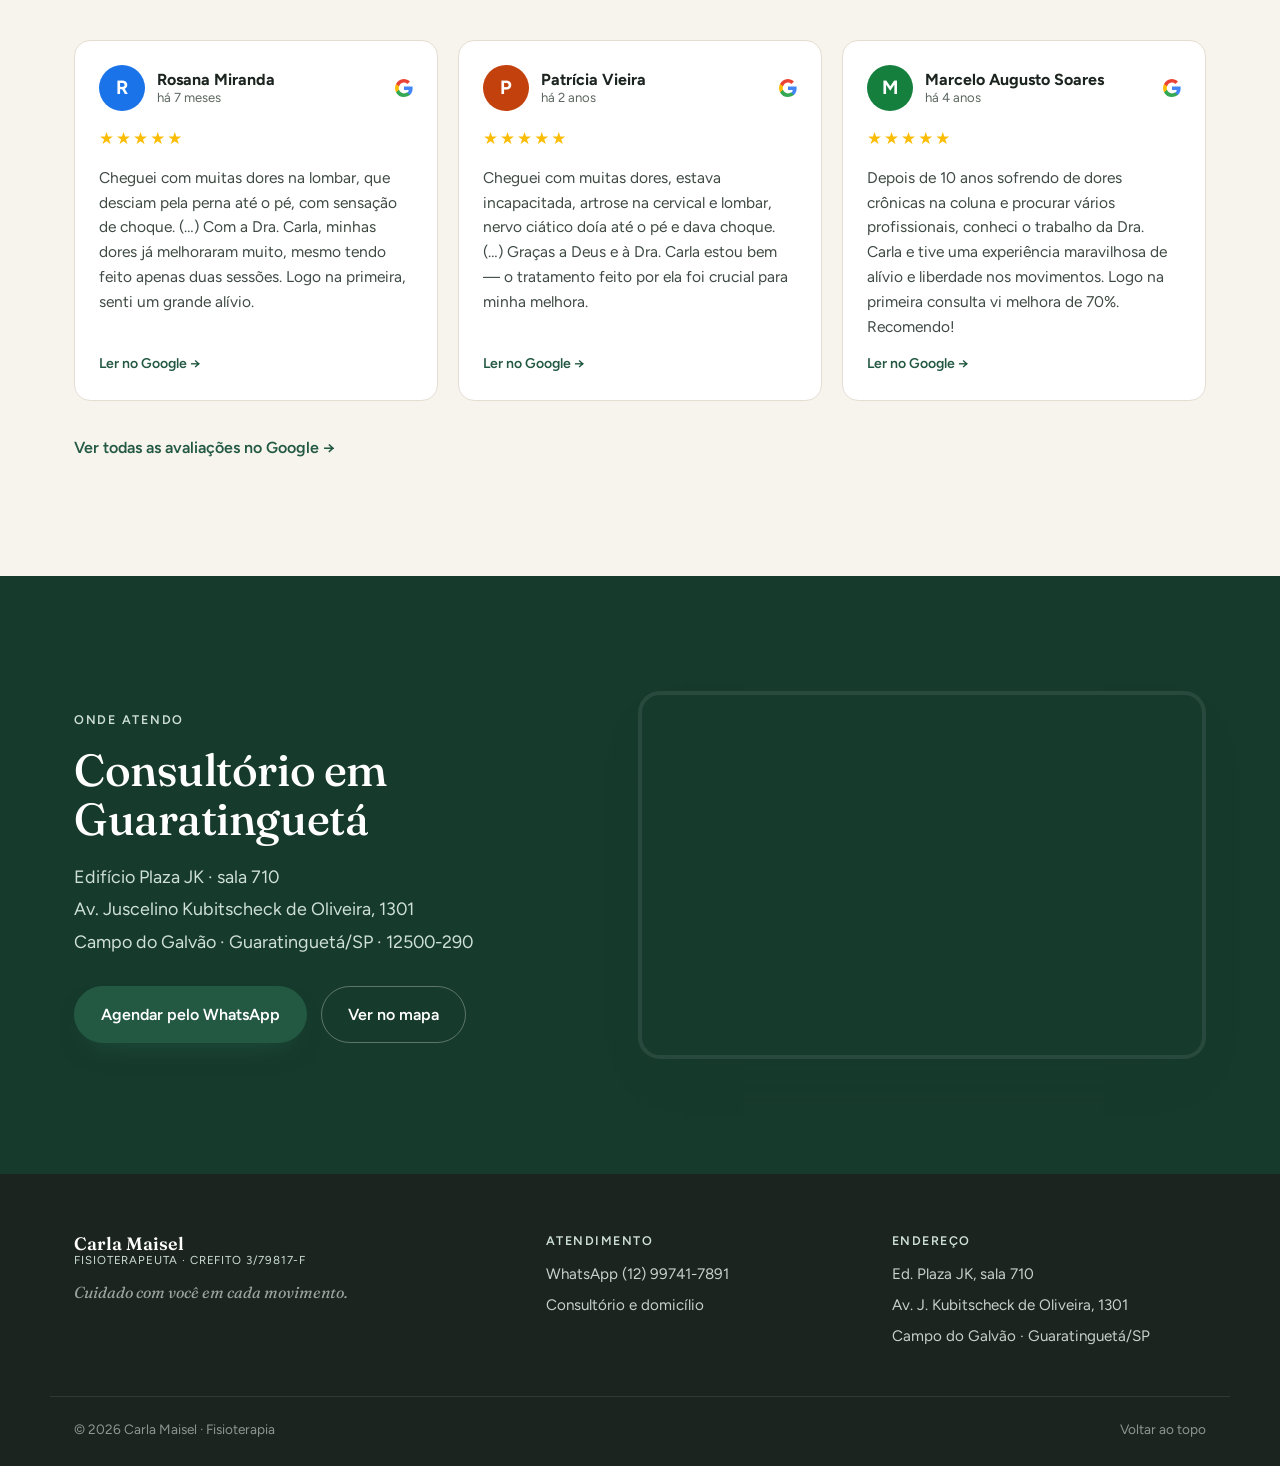
==== commit a5adf737: "Adiciona secao de provas sociais (cards estilo Google) 3 depoimentos reais (Rosana, Patricia, Marcel" ====
--- a/index.html
+++ b/index.html
@@ -33,8 +33,9 @@
         <a href="#sobre">Sobre</a>
         <a href="#local">Onde atendo</a>
       </nav>
-      <a class="btn btn--sm" href="https://wa.me/5512997417891?text=Ol%C3%A1%20Carla!%20Gostaria%20de%20agendar%20uma%20avalia%C3%A7%C3%A3o." target="_blank" rel="noopener">
-        Agendar avaliação
+      <a class="btn btn--sm nav__cta" href="https://wa.me/5512997417891?text=Ol%C3%A1%20Carla!%20Gostaria%20de%20agendar%20uma%20avalia%C3%A7%C3%A3o." target="_blank" rel="noopener">
+        <span class="nav__cta-full">Agendar avaliação</span>
+        <span class="nav__cta-short">Agendar</span>
       </a>
     </div>
   </header>
@@ -224,6 +225,60 @@
     </div>
   </section>
 
+  <!-- PROVAS SOCIAIS -->
+  <section class="section provas" id="depoimentos">
+    <div class="wrap">
+      <header class="section__head reveal">
+        <span class="eyebrow">Provas sociais</span>
+        <h2>Quem já se cuidou com a Carla</h2>
+        <p>Histórias reais de pacientes — avaliações do Google.</p>
+      </header>
+
+      <div class="provas__grid">
+        <a class="greview reveal" href="https://maps.app.goo.gl/H7H4ae5i25YYHcT58" target="_blank" rel="noopener">
+          <div class="greview__top">
+            <span class="greview__avatar" style="background:#1a73e8">R</span>
+            <span class="greview__id"><strong>Rosana Miranda</strong><small>há 7 meses</small></span>
+            <span class="greview__g" aria-label="Avaliação do Google">
+              <svg viewBox="0 0 24 24" width="18" height="18"><path fill="#4285F4" d="M23.5 12.3c0-.8-.1-1.6-.2-2.3H12v4.5h6.5a5.6 5.6 0 0 1-2.4 3.7v3h3.9c2.3-2.1 3.5-5.2 3.5-8.9z"/><path fill="#34A853" d="M12 24c3.2 0 5.9-1.1 7.9-2.9l-3.9-3c-1 .7-2.4 1.1-4 1.1-3 0-5.6-2-6.6-4.8H1.4v3.1A12 12 0 0 0 12 24z"/><path fill="#FBBC05" d="M5.4 14.4a7.2 7.2 0 0 1 0-4.8V6.5H1.4a12 12 0 0 0 0 11l4-3.1z"/><path fill="#EA4335" d="M12 4.8c1.8 0 3.3.6 4.6 1.8l3.4-3.4A12 12 0 0 0 1.4 6.5l4 3.1C6.4 6.8 9 4.8 12 4.8z"/></svg>
+            </span>
+          </div>
+          <div class="greview__stars" aria-label="5 de 5 estrelas">★★★★★</div>
+          <p class="greview__text">Cheguei com muitas dores na lombar, que desciam pela perna até o pé, com sensação de choque. (…) Com a Dra. Carla, minhas dores já melhoraram muito, mesmo tendo feito apenas duas sessões. Logo na primeira, senti um grande alívio.</p>
+          <span class="greview__cta">Ler no Google →</span>
+        </a>
+
+        <a class="greview reveal" href="https://www.google.com/maps?cid=9777419749267878856" target="_blank" rel="noopener">
+          <div class="greview__top">
+            <span class="greview__avatar" style="background:#c2410c">P</span>
+            <span class="greview__id"><strong>Patrícia Vieira</strong><small>há 2 anos</small></span>
+            <span class="greview__g" aria-label="Avaliação do Google">
+              <svg viewBox="0 0 24 24" width="18" height="18"><path fill="#4285F4" d="M23.5 12.3c0-.8-.1-1.6-.2-2.3H12v4.5h6.5a5.6 5.6 0 0 1-2.4 3.7v3h3.9c2.3-2.1 3.5-5.2 3.5-8.9z"/><path fill="#34A853" d="M12 24c3.2 0 5.9-1.1 7.9-2.9l-3.9-3c-1 .7-2.4 1.1-4 1.1-3 0-5.6-2-6.6-4.8H1.4v3.1A12 12 0 0 0 12 24z"/><path fill="#FBBC05" d="M5.4 14.4a7.2 7.2 0 0 1 0-4.8V6.5H1.4a12 12 0 0 0 0 11l4-3.1z"/><path fill="#EA4335" d="M12 4.8c1.8 0 3.3.6 4.6 1.8l3.4-3.4A12 12 0 0 0 1.4 6.5l4 3.1C6.4 6.8 9 4.8 12 4.8z"/></svg>
+            </span>
+          </div>
+          <div class="greview__stars" aria-label="5 de 5 estrelas">★★★★★</div>
+          <p class="greview__text">Cheguei com muitas dores, estava incapacitada, artrose na cervical e lombar, nervo ciático doía até o pé e dava choque. (…) Graças a Deus e à Dra. Carla estou bem — o tratamento feito por ela foi crucial para minha melhora.</p>
+          <span class="greview__cta">Ler no Google →</span>
+        </a>
+
+        <a class="greview reveal" href="https://www.google.com/maps?cid=9777419749267878856" target="_blank" rel="noopener">
+          <div class="greview__top">
+            <span class="greview__avatar" style="background:#15803d">M</span>
+            <span class="greview__id"><strong>Marcelo Augusto Soares</strong><small>há 4 anos</small></span>
+            <span class="greview__g" aria-label="Avaliação do Google">
+              <svg viewBox="0 0 24 24" width="18" height="18"><path fill="#4285F4" d="M23.5 12.3c0-.8-.1-1.6-.2-2.3H12v4.5h6.5a5.6 5.6 0 0 1-2.4 3.7v3h3.9c2.3-2.1 3.5-5.2 3.5-8.9z"/><path fill="#34A853" d="M12 24c3.2 0 5.9-1.1 7.9-2.9l-3.9-3c-1 .7-2.4 1.1-4 1.1-3 0-5.6-2-6.6-4.8H1.4v3.1A12 12 0 0 0 12 24z"/><path fill="#FBBC05" d="M5.4 14.4a7.2 7.2 0 0 1 0-4.8V6.5H1.4a12 12 0 0 0 0 11l4-3.1z"/><path fill="#EA4335" d="M12 4.8c1.8 0 3.3.6 4.6 1.8l3.4-3.4A12 12 0 0 0 1.4 6.5l4 3.1C6.4 6.8 9 4.8 12 4.8z"/></svg>
+            </span>
+          </div>
+          <div class="greview__stars" aria-label="5 de 5 estrelas">★★★★★</div>
+          <p class="greview__text">Depois de 10 anos sofrendo de dores crônicas na coluna e procurar vários profissionais, conheci o trabalho da Dra. Carla e tive uma experiência maravilhosa de alívio e liberdade nos movimentos. Logo na primeira consulta vi melhora de 70%. Recomendo!</p>
+          <span class="greview__cta">Ler no Google →</span>
+        </a>
+      </div>
+
+      <a class="provas__link" href="https://www.google.com/maps?cid=9777419749267878856" target="_blank" rel="noopener">Ver todas as avaliações no Google →</a>
+    </div>
+  </section>
+
   <!-- LOCAL + CTA -->
   <section class="section local" id="local">
     <div class="wrap local__inner">
--- a/styles.css
+++ b/styles.css
@@ -19,21 +19,25 @@
 }
 
 *{box-sizing:border-box;margin:0;padding:0}
-html{scroll-behavior:smooth}
+html{scroll-behavior:smooth;overflow-x:hidden}
 body{
   font-family:"Figtree",system-ui,sans-serif;
   color:var(--ink);
   background:var(--cream);
   line-height:1.6;
   -webkit-font-smoothing:antialiased;
-}
+  overflow-x:hidden;
+}
+/* itens de grid/flex podem encolher abaixo do conteúdo (evita overflow horizontal) */
+.hero__inner>*,.home__inner>*,.sobre__inner>*,.local__inner>*,
+.footer__inner>*,.area>*{min-width:0}
 img{display:block;max-width:100%}
 a{color:inherit;text-decoration:none}
 em{font-style:italic}
 
 .wrap{width:100%;max-width:var(--maxw);margin-inline:auto;padding-inline:24px}
 
-h1,h2,h3,h4{font-family:"Fraunces",Georgia,serif;font-weight:500;line-height:1.08;letter-spacing:-.01em}
+h1,h2,h3,h4{font-family:"Fraunces",Georgia,serif;font-weight:500;line-height:1.08;letter-spacing:-.01em;overflow-wrap:break-word}
 
 .eyebrow{
   display:inline-block;font-size:.78rem;font-weight:600;letter-spacing:.14em;
@@ -73,6 +77,7 @@
 .nav__links a::after{content:"";position:absolute;left:0;bottom:0;width:0;height:2px;background:var(--green-500);transition:width .3s var(--ease)}
 .nav__links a:hover{color:var(--ink)}
 .nav__links a:hover::after{width:100%}
+.nav__cta-short{display:none}
 
 /* ---- Hero ---- */
 .hero{padding:40px 0 20px;position:relative;overflow:hidden}
@@ -177,6 +182,31 @@
 }
 .sobre__quote cite{display:block;margin-top:16px;font-size:.9rem;font-style:normal;color:var(--muted)}
 
+/* ---- Provas sociais (cards estilo Google) ---- */
+.provas{background:var(--cream)}
+.provas__grid{display:grid;grid-template-columns:repeat(3,1fr);gap:20px}
+.greview{
+  background:var(--paper);border:1px solid var(--line);border-radius:16px;padding:24px;
+  display:flex;flex-direction:column;gap:14px;color:var(--ink);
+  transition:transform .3s var(--ease),box-shadow .3s var(--ease),border-color .3s;
+}
+.greview:hover{transform:translateY(-4px);box-shadow:var(--shadow);border-color:var(--green-200)}
+.greview__top{display:flex;align-items:center;gap:12px}
+.greview__avatar{
+  width:46px;height:46px;border-radius:50%;flex:none;display:grid;place-items:center;
+  color:#fff;font-weight:700;font-size:1.2rem;
+}
+.greview__id{display:flex;flex-direction:column;line-height:1.25;flex:1;min-width:0}
+.greview__id strong{font-size:1rem;white-space:nowrap;overflow:hidden;text-overflow:ellipsis}
+.greview__id small{font-size:.82rem;color:var(--muted)}
+.greview__g{flex:none;display:grid;place-items:center}
+.greview__stars{color:#fbbc04;letter-spacing:2px;font-size:1.05rem}
+.greview__text{font-size:.97rem;line-height:1.6;color:#3f4a44}
+.greview__cta{margin-top:auto;font-size:.88rem;font-weight:600;color:var(--green-700)}
+.greview:hover .greview__cta{text-decoration:underline}
+.provas__link{display:inline-block;margin-top:34px;color:var(--green-700);font-weight:600}
+.provas__link:hover{text-decoration:underline}
+
 /* ---- Local ---- */
 .local{background:var(--green-900);color:var(--cream)}
 .local .eyebrow{color:var(--green-200)}
@@ -218,20 +248,41 @@
 /* ---- Responsive ---- */
 @media (max-width:900px){
   .nav__links{display:none}
-  .hero__inner{grid-template-columns:1fr;gap:34px;min-height:auto;padding:20px 0 10px}
-  .hero__media{max-width:440px;margin-inline:auto;width:100%}
+  .nav__inner{gap:12px}
+  .brand__text strong,.brand__text small{white-space:nowrap}
+  .nav .btn{white-space:nowrap}
+  .hero__inner{grid-template-columns:1fr;gap:26px;min-height:auto;padding:14px 0 10px}
+  .hero__text{max-width:100%}
+  .lead{max-width:100%}
+  /* foto/rosto da Carla em primeiro, no topo (como os sites modelo) */
+  .hero__media{order:-1;max-width:360px;margin-inline:auto;width:100%}
+  .photo--hero{aspect-ratio:1/1}
+  .photo--hero img{object-position:center 8%}
   .home__inner,.sobre__inner,.local__inner{grid-template-columns:1fr;gap:34px}
   .sobre__quote{order:-1}
   .footer__inner{grid-template-columns:1fr 1fr}
 }
 @media (max-width:560px){
   .wrap{padding-inline:18px}
-  .hero h1{font-size:clamp(2.2rem,9vw,3rem)}
-  .area{grid-template-columns:1fr;gap:10px}
-  .area__num{font-size:1.6rem}
+  .nav__inner{height:64px}
+  .nav__cta-full{display:none}
+  .nav__cta-short{display:inline}
+  .nav .btn--sm{padding:10px 16px}
+  .brand__mark{width:38px;height:38px}
+  .brand__text strong{font-size:1.02rem}
+  .hero h1{font-size:clamp(2.05rem,8vw,3rem)}
+  .hero__cta{gap:10px}
+  .hero__cta .btn{flex:1 1 auto;justify-content:center}
+  .area{grid-template-columns:auto 1fr;gap:6px 16px}
+  .area__num{font-size:1.5rem;min-width:40px}
+  .area__body{grid-column:1/-1}
+  .queixas__grid{grid-template-columns:1fr}
+  .provas__grid{grid-template-columns:1fr}
+  .local__map iframe{height:280px}
   .footer__inner{grid-template-columns:1fr}
-  .footer__base{flex-direction:column;gap:10px}
-  .badge-float{left:0}
+  .footer__base{flex-direction:column;gap:10px;text-align:center}
+  /* selo flutuante sai no mobile (seguindo os sites modelo, foto limpa) */
+  .badge-float{display:none}
 }
 
 @media (prefers-reduced-motion:reduce){
